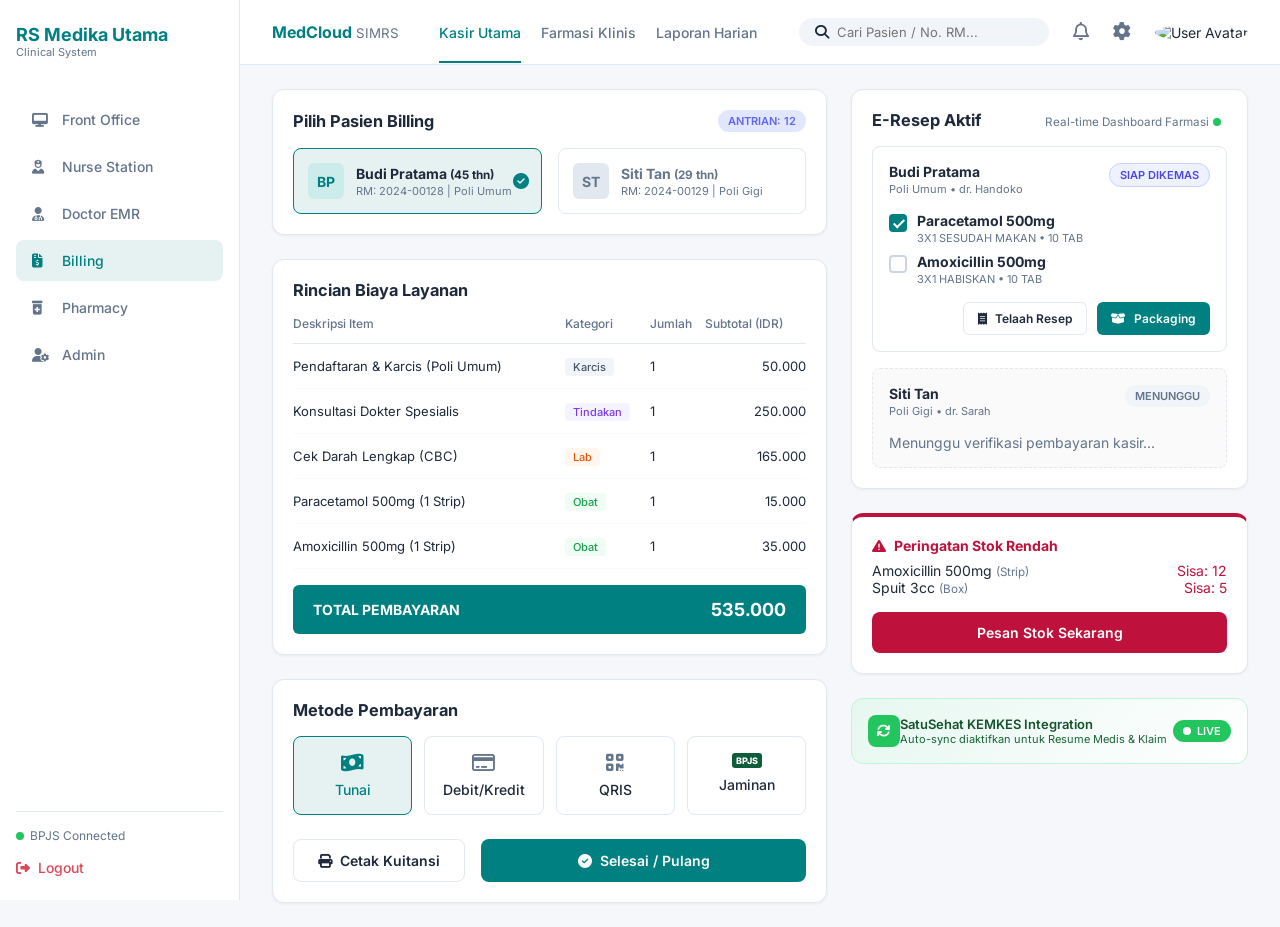
==== billing/index.html @ 8cf60a06 "abc" ====
<!DOCTYPE html>
<html lang="id">
<head>
    <meta charset="UTF-8">
    <meta name="viewport" content="width=device-width, initial-scale=1.0">
    <title>MedCloud SIMRS - Kasir & Farmasi</title>
    <link rel="stylesheet" href="style.css">
    <!-- Font Awesome untuk Icon -->
    <link rel="stylesheet" href="https://cdnjs.cloudflare.com/ajax/libs/font-awesome/6.4.0/css/all.min.css">
</head>
<body>

    <div class="dashboard-container">
        
        <!-- SIDEBAR -->
        <aside class="sidebar">
            <div class="brand">
                <h2>RS Medika Utama</h2>
                <p>Clinical System</p>
            </div>
            <nav class="menu">
                <a href="../front-office/index.html" class="menu-item"><i class="fa-solid fa-desktop"></i> Front Office</a>
                <a href="../nurse-Station/index.html" class="menu-item"><i class="fa-solid fa-user-nurse"></i> Nurse Station</a>
                <a href="../doctor-emr/index.html" class="menu-item"><i class="fa-solid fa-user-doctor"></i> Doctor EMR</a>
                <a href="../billing/index.html" class="menu-item active"><i class="fa-solid fa-file-invoice-dollar"></i> Billing</a>
                <a href="../pharmacy/index.html" class="menu-item"><i class="fa-solid fa-prescription-bottle-medical"></i> Pharmacy</a>
                <a href="../admin/index.html" class="menu-item"><i class="fa-solid fa-user-gear"></i> Admin</a>
            </nav>
            <div class="sidebar-footer">
                <div class="status-connection"><span class="dot green"></span> BPJS Connected</div>
                <a href="#" class="logout-btn"><i class="fa-solid fa-right-from-bracket"></i> Logout</a>
            </div>
        </aside>

        <!-- MAIN CONTENT AREA -->
        <div class="main-content">
            
            <!-- TOP NAVBAR -->
            <header class="navbar">
                <div class="nav-left">
                    <span class="logo-text">MedCloud <small>SIMRS</small></span>
                    <nav class="top-nav-links">
                        <a href="#" class="active">Kasir Utama</a>
                        <a href="#">Farmasi Klinis</a>
                        <a href="#">Laporan Harian</a>
                    </nav>
                </div>
                <div class="nav-right">
                    <div class="search-bar">
                        <i class="fa-solid fa-magnifying-glass"></i>
                        <input type="text" placeholder="Cari Pasien / No. RM...">
                    </div>
                    <i class="fa-regular fa-bell icon-btn"></i>
                    <i class="fa-solid fa-gear icon-btn"></i>
                    <div class="user-profile">
                        <img src="https://via.placeholder.com/35" alt="User Avatar">
                    </div>
                </div>
            </header>

            <!-- DASHBOARD BODY CONTENT -->
            <div class="content-body">
                
                <!-- LEFT COLUMN: BILLING & PAYMENT -->
                <section class="billing-section">
                    
                    <!-- Pilih Pasien Card -->
                    <div class="card shadow-sm mb-4">
                        <div class="card-header d-flex justify-between align-center">
                            <h3>Pilih Pasien Billing</h3>
                            <span class="badge badge-purple">ANTRIAN: 12</span>
                        </div>
                        <div class="patient-cards-grid mt-3">
                            <div class="patient-card active">
                                <div class="avatar-text bp">BP</div>
                                <div class="patient-info">
                                    <h4>Budi Pratama <small>(45 thn)</small></h4>
                                    <p>RM: 2024-00128 | Poli Umum</p>
                                </div>
                                <i class="fa-solid fa-circle-check check-icon"></i>
                            </div>
                            <div class="patient-card text-muted">
                                <div class="avatar-text st">ST</div>
                                <div class="patient-info">
                                    <h4>Siti Tan <small>(29 thn)</small></h4>
                                    <p>RM: 2024-00129 | Poli Gigi</p>
                                </div>
                            </div>
                        </div>
                    </div>

                    <!-- Rincian Biaya Layanan Card -->
                    <div class="card shadow-sm mb-4">
                        <h3>Rincian Biaya Layanan</h3>
                        <table class="billing-table mt-3">
                            <thead>
                                <tr>
                                    <th>Deskripsi Item</th>
                                    <th>Kategori</th>
                                    <th>Jumlah</th>
                                    <th class="text-right">Subtotal (IDR)</th>
                                </tr>
                            </thead>
                            <tbody>
                                <tr>
                                    <td>Pendaftaran & Karcis (Poli Umum)</td>
                                    <td><span class="table-tag tag-gray">Karcis</span></td>
                                    <td>1</td>
                                    <td class="text-right">50.000</td>
                                </tr>
                                <tr>
                                    <td>Konsultasi Dokter Spesialis</td>
                                    <td><span class="table-tag tag-purple">Tindakan</span></td>
                                    <td>1</td>
                                    <td class="text-right">250.000</td>
                                </tr>
                                <tr>
                                    <td>Cek Darah Lengkap (CBC)</td>
                                    <td><span class="table-tag tag-orange">Lab</span></td>
                                    <td>1</td>
                                    <td class="text-right">165.000</td>
                                </tr>
                                <tr>
                                    <td>Paracetamol 500mg (1 Strip)</td>
                                    <td><span class="table-tag tag-green">Obat</span></td>
                                    <td>1</td>
                                    <td class="text-right">15.000</td>
                                </tr>
                                <tr>
                                    <td>Amoxicillin 500mg (1 Strip)</td>
                                    <td><span class="table-tag tag-green">Obat</span></td>
                                    <td>1</td>
                                    <td class="text-right">35.000</td>
                                </tr>
                            </tbody>
                        </table>
                        <div class="total-banner mt-3">
                            <span>TOTAL PEMBAYARAN</span>
                            <span class="total-amount">535.000</span>
                        </div>
                    </div>

                    <!-- Metode Pembayaran Card -->
                    <div class="card shadow-sm">
                        <h3>Metode Pembayaran</h3>
                        <div class="payment-methods-grid mt-3">
                            <div class="method-card active" data-method="tunai">
                                <i class="fa-solid fa-money-bill-wave"></i>
                                <span>Tunai</span>
                            </div>
                            <div class="method-card" data-method="card">
                                <i class="fa-regular fa-credit-card"></i>
                                <span>Debit/Kredit</span>
                            </div>
                            <div class="method-card" data-method="qris">
                                <i class="fa-solid fa-qrcode"></i>
                                <span>QRIS</span>
                            </div>
                            <div class="method-card" data-method="jaminan">
                                <span class="bpjs-logo-text">BPJS</span>
                                <span>Jaminan</span>
                            </div>
                        </div>
                        <div class="action-buttons-container mt-4">
                            <button class="btn btn-outline"><i class="fa-solid fa-print"></i> Cetak Kuitansi</button>
                            <button class="btn btn-primary"><i class="fa-solid fa-circle-check"></i> Selesai / Pulang</button>
                        </div>
                    </div>

                </section>

                <!-- RIGHT COLUMN: E-RESEP & PHARMACY METRICS -->
                <section class="pharmacy-section">
                    
                    <!-- E-Resep Aktif Card -->
                    <div class="card shadow-sm mb-4">
                        <div class="card-header d-flex justify-between align-center">
                            <h3>E-Resep Aktif</h3>
                            <div class="realtime-indicator">
                                <small class="text-muted">Real-time Dashboard Farmasi</small>
                                <span class="dot green animated"></span>
                            </div>
                        </div>

                        <!-- Sub-card Resep 1 (Budi Pratama) -->
                        <div class="prescription-box mt-3">
                            <div class="d-flex justify-between align-start">
                                <div>
                                    <h4 class="m-0">Budi Pratama</h4>
                                    <p class="subtext">Poli Umum • dr. Handoko</p>
                                </div>
                                <span class="badge badge-purple-light">SIAP DIKEMAS</span>
                            </div>
                            <div class="medicine-item list mt-3">
                                <label class="checkbox-container">
                                    <input type="checkbox" checked>
                                    <span class="checkmark"></span>
                                    <div class="med-details">
                                        <strong>Paracetamol 500mg</strong>
                                        <p class="subtext">3X1 SESUDAH MAKAN • 10 TAB</p>
                                    </div>
                                </label>
                                <label class="checkbox-container mt-2">
                                    <input type="checkbox">
                                    <span class="checkmark"></span>
                                    <div class="med-details">
                                        <strong>Amoxicillin 500mg</strong>
                                        <p class="subtext">3X1 HABISKAN • 10 TAB</p>
                                    </div>
                                </label>
                            </div>
                            <div class="prescription-actions mt-3">
                                <button class="btn btn-sm btn-outline-dark"><i class="fa-solid fa-receipt"></i> Telaah Resep</button>
                                <button class="btn btn-sm btn-teal"><i class="fa-solid fa-box-open"></i> Packaging</button>
                            </div>
                        </div>

                        <!-- Sub-card Resep 2 (Siti Tan) -->
                        <div class="prescription-box mt-3 border-dashed text-center p-4">
                            <div class="d-flex justify-between align-start text-left">
                                <div>
                                    <h4 class="m-0">Siti Tan</h4>
                                    <p class="subtext">Poli Gigi • dr. Sarah</p>
                                </div>
                                <span class="badge badge-gray">MENUNGGU</span>
                            </div>
                            <p class="text-muted mt-3 italic fs-sm">Menunggu verifikasi pembayaran kasir...</p>
                        </div>
                    </div>

                    <!-- Peringatan Stok Rendah Card -->
                    <div class="card shadow-sm alert-card mb-4">
                        <div class="alert-header">
                            <i class="fa-solid fa-triangle-exclamation"></i>
                            <h3>Peringatan Stok Rendah</h3>
                        </div>
                        <div class="alert-content mt-2">
                            <div class="d-flex justify-between">
                                <span>Amoxicillin 500mg <small class="text-muted">(Strip)</small></span>
                                <span class="stock-status text-danger">Sisa: 12</span>
                            </div>
                            <div class="d-flex justify-between mt-1">
                                <span>Spuit 3cc <small class="text-muted">(Box)</small></span>
                                <span class="stock-status text-danger">Sisa: 5</span>
                            </div>
                        </div>
                        <button class="btn btn-danger btn-block mt-3">Pesan Stok Sekarang</button>
                    </div>

                    <!-- SatuSehat KEMKES Integration Banner -->
                    <div class="satusehat-banner">
                        <div class="d-flex align-center gap-3">
                            <div class="sync-icon"><i class="fa-solid fa-arrows-rotate"></i></div>
                            <div>
                                <h4>SatuSehat KEMKES Integration</h4>
                                <p>Auto-sync diaktifkan untuk Resume Medis & Klaim</p>
                            </div>
                        </div>
                        <span class="badge badge-live"><span class="dot white"></span> LIVE</span>
                    </div>

                </section>

            </div>
        </div>
    </div>

    <script src="index.js"></script>
</body>
</html>
---- billing/style.css ----
/* Import Google Font Inter */
@import url('https://fonts.googleapis.com/css2?family=Inter:wght@400;500;600;700&display=swap');

:root {
    --bg-primary: #f5f7fb;
    --sidebar-bg: #ffffff;
    --text-main: #1e293b;
    --text-muted: #64748b;
    --teal-primary: #008080;
    --teal-dark: #006666;
    --teal-light: #e6f2f2;
    --purple: #6366f1;
    --purple-light: #e0e7ff;
    --danger: #be123c;
    --danger-light: #ffe4e6;
    --border-color: #e2e8f0;
}

* {
    box-sizing: border-box;
    margin: 0;
    padding: 0;
    font-family: 'Inter', sans-serif;
}

body {
    background-color: var(--bg-primary);
    color: var(--text-main);
    overflow-x: hidden;
    font-size: 14px;
}

/* DASHBOARD LAYOUT */
.dashboard-container {
    display: flex;
    min-height: 100vh;
}

/* SIDEBAR STYLES */
.sidebar {
    width: 240px;
    background-color: var(--sidebar-bg);
    border-right: 1px solid var(--border-color);
    display: flex;
    flex-direction: column;
    padding: 24px 16px;
    position: fixed;
    height: 100vh;
}

.brand h2 {
    color: var(--teal-primary);
    font-size: 18px;
    font-weight: 700;
}

.brand p {
    font-size: 11px;
    color: var(--text-muted);
}

.menu {
    margin-top: 40px;
    flex-grow: 1;
}

.menu-item {
    display: flex;
    align-items: center;
    padding: 12px 16px;
    color: var(--text-muted);
    text-decoration: none;
    border-radius: 8px;
    margin-bottom: 6px;
    font-weight: 500;
    transition: all 0.2s;
}

.menu-item i {
    margin-right: 12px;
    width: 18px;
}

.menu-item:hover, .menu-item.active {
    background-color: var(--teal-light);
    color: var(--teal-primary);
}

.sidebar-footer {
    border-top: 1px solid var(--border-color);
    padding-top: 16px;
}

.status-connection {
    display: flex;
    align-items: center;
    font-size: 12px;
    color: var(--text-muted);
    margin-bottom: 16px;
}

.logout-btn {
    color: #df4759;
    text-decoration: none;
    font-weight: 500;
    display: flex;
    align-items: center;
    gap: 8px;
}

/* MAIN CONTENT CONTAINER */
.main-content {
    margin-left: 240px;
    flex-grow: 1;
    display: flex;
    flex-direction: column;
}

/* NAVBAR */
.navbar {
    background-color: #ffffff;
    border-bottom: 1px solid var(--border-color);
    height: 65px;
    display: flex;
    align-items: center;
    justify-content: space-between;
    padding: 0 32px;
    position: sticky;
    top: 0;
    z-index: 100;
}

.nav-left, .nav-right {
    display: flex;
    align-items: center;
    gap: 24px;
}

.logo-text {
    font-weight: 700;
    color: var(--teal-primary);
    font-size: 16px;
}

.logo-text small {
    font-weight: 400;
    color: var(--text-muted);
}

.top-nav-links a {
    text-decoration: none;
    color: var(--text-muted);
    margin-left: 16px;
    font-weight: 500;
    padding-bottom: 20px;
}

.top-nav-links a.active {
    color: var(--teal-primary);
    border-bottom: 2px solid var(--teal-primary);
}

.search-bar {
    background-color: #f1f5f9;
    border-radius: 20px;
    padding: 6px 16px;
    display: flex;
    align-items: center;
    gap: 8px;
    width: 250px;
}

.search-bar input {
    background: none;
    border: none;
    outline: none;
    width: 100%;
    font-size: 13px;
}

.icon-btn {
    color: var(--text-muted);
    font-size: 18px;
    cursor: pointer;
}

.user-profile img {
    border-radius: 50%;
    object-fit: cover;
}

/* CORE BODY & GRID SYSTEM */
.content-body {
    padding: 24px 32px;
    display: grid;
    grid-template-columns: 1.4fr 1fr;
    gap: 24px;
}

/* UNIVERSAL UTILITIES */
.card {
    background-color: #ffffff;
    border-radius: 12px;
    padding: 20px;
    border: 1px solid var(--border-color);
}

.shadow-sm { box-shadow: 0 1px 3px rgba(0,0,0,0.05); }
.mb-4 { margin-bottom: 24px; }
.mt-2 { margin-top: 8px; }
.mt-3 { margin-top: 16px; }
.mt-4 { margin-top: 24px; }
.d-flex { display: flex; }
.justify-between { justify-content: space-between; }
.align-center { align-items: center; }
.align-start { align-items: flex-start; }
.text-right { text-align: right; }
.text-muted { color: var(--text-muted); }
.text-danger { color: var(--danger); }
.bold { font-weight: 600; }

.dot {
    height: 8px;
    width: 8px;
    border-radius: 50%;
    display: inline-block;
    margin-right: 6px;
}
.dot.green { background-color: #22c55e; }
.dot.white { background-color: #ffffff; }

.badge {
    padding: 4px 10px;
    border-radius: 20px;
    font-size: 11px;
    font-weight: 600;
}
.badge-purple { background-color: var(--purple-light); color: var(--purple); }
.badge-purple-light { background-color: #eef2ff; color: #4f46e5; border: 1px solid #c7d2fe; }
.badge-gray { background-color: #f1f5f9; color: var(--text-muted); }
.badge-live { background-color: #22c55e; color: white; display: flex; align-items: center; }

/* PATIENT CARD GRID */
.patient-cards-grid {
    display: grid;
    grid-template-columns: 1fr 1fr;
    gap: 16px;
}

.patient-card {
    border: 1px solid var(--border-color);
    border-radius: 8px;
    padding: 14px;
    display: flex;
    align-items: center;
    position: relative;
    cursor: pointer;
}

.patient-card.active {
    border-color: var(--teal-primary);
    background-color: var(--teal-light);
}

.avatar-text {
    width: 36px;
    height: 36px;
    border-radius: 6px;
    display: flex;
    align-items: center;
    justify-content: center;
    font-weight: 700;
    margin-right: 12px;
}
.avatar-text.bp { background-color: #ccebeb; color: var(--teal-primary); }
.avatar-text.st { background-color: #e2e8f0; color: var(--text-muted); }

.patient-info h4 { font-size: 14px; margin-bottom: 2px; }
.patient-info p { font-size: 11px; color: var(--text-muted); }

.check-icon {
    position: absolute;
    right: 12px;
    color: var(--teal-primary);
    font-size: 16px;
}

/* BILLING TABLE STYLES */
.billing-table {
    width: 100%;
    border-collapse: collapse;
}

.billing-table th {
    text-align: left;
    color: var(--text-muted);
    font-weight: 500;
    font-size: 12px;
    padding-bottom: 12px;
    border-bottom: 1px solid var(--border-color);
}

.billing-table td {
    padding: 14px 0;
    font-size: 13px;
    border-bottom: 1px solid #f8fafc;
}

.table-tag {
    padding: 2px 8px;
    border-radius: 4px;
    font-size: 11px;
    font-weight: 500;
}
.tag-gray { background-color: #f1f5f9; color: #475569; }
.tag-purple { background-color: #f5f3ff; color: #7c3aed; }
.tag-orange { background-color: #fff7ed; color: #ea580c; }
.tag-green { background-color: #f0fdf4; color: #16a34a; }

.total-banner {
    background-color: var(--teal-primary);
    color: #ffffff;
    border-radius: 6px;
    padding: 14px 20px;
    display: flex;
    justify-content: space-between;
    align-items: center;
    font-weight: 700;
}

.total-amount { font-size: 18px; }

/* PAYMENT METHODS INTERFACE */
.payment-methods-grid {
    display: grid;
    grid-template-columns: repeat(4, 1fr);
    gap: 12px;
}

.method-card {
    border: 1px solid var(--border-color);
    border-radius: 8px;
    padding: 16px 8px;
    display: flex;
    flex-direction: column;
    align-items: center;
    gap: 8px;
    cursor: pointer;
    font-weight: 500;
}

.method-card i { font-size: 20px; color: var(--text-muted); }

.method-card.active {
    border-color: var(--teal-primary);
    background-color: var(--teal-light);
    color: var(--teal-primary);
}
.method-card.active i { color: var(--teal-primary); }

.bpjs-logo-text {
    background-color: #0d5c3a;
    color: white;
    font-size: 9px;
    padding: 2px 4px;
    border-radius: 3px;
    font-weight: 800;
}

/* GLOBAL COMPONENT ACTION BUTTONS */
.action-buttons-container {
    display: flex;
    gap: 16px;
}

.btn {
    padding: 12px 24px;
    border-radius: 8px;
    font-weight: 600;
    cursor: pointer;
    border: none;
    display: flex;
    align-items: center;
    justify-content: center;
    gap: 8px;
    font-size: 14px;
    transition: background 0.2s;
}

.btn-block { width: 100%; }

.btn-primary {
    background-color: var(--teal-primary);
    color: white;
    flex-grow: 1;
}
.btn-primary:hover { background-color: var(--teal-dark); }

.btn-outline {
    background: none;
    border: 1px solid var(--border-color);
    color: var(--text-main);
}
.btn-outline:hover { background-color: #f8fafc; }

.btn-sm { padding: 8px 14px; font-size: 12px; border-radius: 6px; }
.btn-outline-dark { background: white; border: 1px solid var(--border-color); color: var(--text-main); }
.btn-teal { background-color: var(--teal-primary); color: white; }
.btn-danger { background-color: var(--danger); color: white; }

/* PHARMACY SPECIFIC STYLES */
.prescription-box {
    border: 1px solid var(--border-color);
    border-radius: 8px;
    padding: 16px;
    background-color: #ffffff;
}

.border-dashed { border-style: dashed; background-color: #fafafa; }
.prescription-actions { display: flex; gap: 10px; justify-content: flex-end; }
.subtext { font-size: 11px; color: var(--text-muted); margin-top: 2px;}

/* CUSTOM CHECKBOX */
.checkbox-container {
    display: flex;
    align-items: flex-start;
    position: relative;
    padding-left: 28px;
    cursor: pointer;
    user-select: none;
}

.checkbox-container input {
    position: absolute;
    opacity: 0;
    cursor: pointer;
    height: 0;
    width: 0;
}

.checkmark {
    position: absolute;
    top: 2px;
    left: 0;
    height: 18px;
    width: 18px;
    background-color: #fff;
    border: 2px solid #cbd5e1;
    border-radius: 4px;
}

.checkbox-container input:checked ~ .checkmark {
    background-color: var(--teal-primary);
    border-color: var(--teal-primary);
}

.checkmark:after {
    content: "";
    position: absolute;
    display: none;
}

.checkbox-container input:checked ~ .checkmark:after { display: block; }

.checkbox-container .checkmark:after {
    left: 5px;
    top: 1px;
    width: 4px;
    height: 9px;
    border: solid white;
    border-width: 0 2px 2px 0;
    transform: rotate(45deg);
}

/* ALERT AND KEMKES INTEGRATION COMPONENT */
.alert-card { border-top: 4px solid var(--danger); }
.alert-header { display: flex; align-items: center; gap: 8px; color: var(--danger); }
.alert-header h3 { font-size: 14px; }

.satusehat-banner {
    background: linear-gradient(135deg, #e6f7f0 0%, #ffffff 100%);
    border: 1px solid #bbf7d0;
    border-radius: 12px;
    padding: 16px;
    display: flex;
    justify-content: space-between;
    align-items: center;
}

.sync-icon {
    background-color: #22c55e;
    color: white;
    width: 32px;
    height: 32px;
    border-radius: 8px;
    display: flex;
    align-items: center;
    justify-content: center;
}

.satusehat-banner h4 { font-size: 13px; font-weight: 600; color: #14532d; }
.satusehat-banner p { font-size: 11px; color: #166534; }
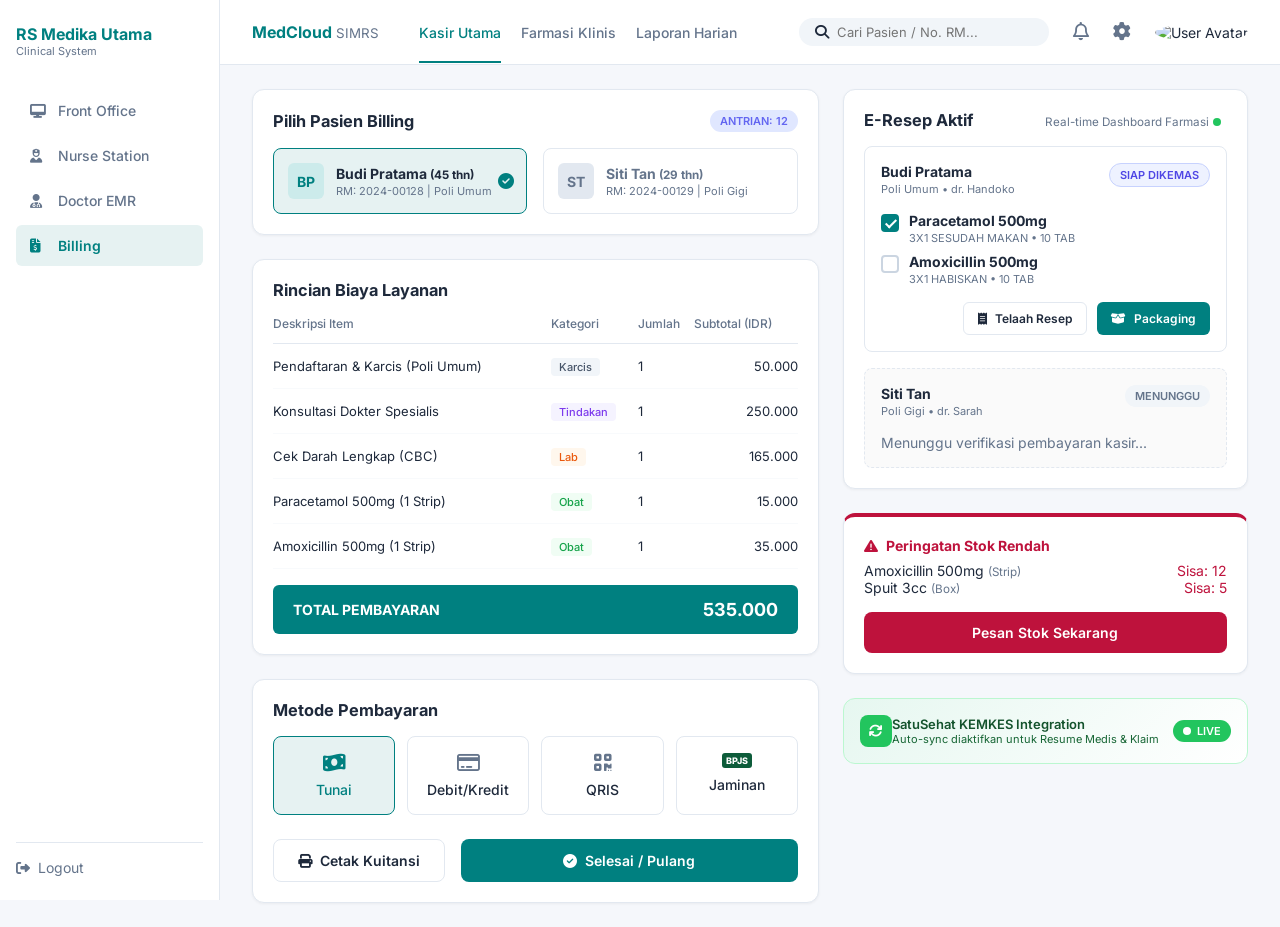
==== commit 0a4cc0a0: "membenarkan sidebar" ====
--- a/billing/index.html
+++ b/billing/index.html
@@ -14,21 +14,18 @@
         
         <!-- SIDEBAR -->
         <aside class="sidebar">
-            <div class="brand">
+            <div class="sidebar-brand">
                 <h2>RS Medika Utama</h2>
                 <p>Clinical System</p>
             </div>
-            <nav class="menu">
-                <a href="../front-office/index.html" class="menu-item"><i class="fa-solid fa-desktop"></i> Front Office</a>
-                <a href="../nurse-Station/index.html" class="menu-item"><i class="fa-solid fa-user-nurse"></i> Nurse Station</a>
-                <a href="../doctor-emr/index.html" class="menu-item"><i class="fa-solid fa-user-doctor"></i> Doctor EMR</a>
-                <a href="../billing/index.html" class="menu-item active"><i class="fa-solid fa-file-invoice-dollar"></i> Billing</a>
-                <a href="../pharmacy/index.html" class="menu-item"><i class="fa-solid fa-prescription-bottle-medical"></i> Pharmacy</a>
-                <a href="../admin/index.html" class="menu-item"><i class="fa-solid fa-user-gear"></i> Admin</a>
+            <nav class="sidebar-nav">
+                <a href="../front-office/index.html" class="nav-item"><i class="fa-solid fa-desktop"></i> Front Office</a>
+                <a href="../Nurse_Station/index.html" class="nav-item"><i class="fa-solid fa-user-nurse"></i> Nurse Station</a>
+                <a href="../doctor-emr/index.html" class="nav-item"><i class="fa-solid fa-user-doctor"></i> Doctor EMR</a>
+                <a href="../billing/index.html" class="nav-item active"><i class="fa-solid fa-file-invoice-dollar"></i> Billing</a>
             </nav>
             <div class="sidebar-footer">
-                <div class="status-connection"><span class="dot green"></span> BPJS Connected</div>
-                <a href="#" class="logout-btn"><i class="fa-solid fa-right-from-bracket"></i> Logout</a>
+                <a href="../login/index.html" class="logout-link"><i class="fa-solid fa-right-from-bracket"></i> Logout</a>
             </div>
         </aside>
 
--- a/billing/style.css
+++ b/billing/style.css
@@ -38,7 +38,7 @@
 
 /* SIDEBAR STYLES */
 .sidebar {
-    width: 240px;
+    width: 220px;
     background-color: var(--sidebar-bg);
     border-right: 1px solid var(--border-color);
     display: flex;
@@ -46,44 +46,45 @@
     padding: 24px 16px;
     position: fixed;
     height: 100vh;
-}
-
-.brand h2 {
-    color: var(--teal-primary);
-    font-size: 18px;
+    z-index: 10;
+}
+
+.sidebar-brand h2 {
+    color: var(--teal-primary);
+    font-size: 16px;
     font-weight: 700;
 }
 
-.brand p {
+.sidebar-brand p {
     font-size: 11px;
     color: var(--text-muted);
 }
 
-.menu {
-    margin-top: 40px;
+.sidebar-nav {
+    margin-top: 32px;
     flex-grow: 1;
 }
 
-.menu-item {
-    display: flex;
-    align-items: center;
-    padding: 12px 16px;
+.nav-item {
+    display: flex;
+    align-items: center;
+    padding: 12px 14px;
     color: var(--text-muted);
     text-decoration: none;
-    border-radius: 8px;
-    margin-bottom: 6px;
+    border-radius: 6px;
+    margin-bottom: 4px;
     font-weight: 500;
-    transition: all 0.2s;
-}
-
-.menu-item i {
+}
+
+.nav-item i {
     margin-right: 12px;
-    width: 18px;
-}
-
-.menu-item:hover, .menu-item.active {
+    width: 16px;
+}
+
+.nav-item:hover, .nav-item.active {
     background-color: var(--teal-light);
     color: var(--teal-primary);
+    font-weight: 600;
 }
 
 .sidebar-footer {
@@ -91,18 +92,9 @@
     padding-top: 16px;
 }
 
-.status-connection {
-    display: flex;
-    align-items: center;
-    font-size: 12px;
-    color: var(--text-muted);
-    margin-bottom: 16px;
-}
-
-.logout-btn {
-    color: #df4759;
+.logout-link {
+    color: var(--text-muted);
     text-decoration: none;
-    font-weight: 500;
     display: flex;
     align-items: center;
     gap: 8px;
@@ -110,7 +102,7 @@
 
 /* MAIN CONTENT CONTAINER */
 .main-content {
-    margin-left: 240px;
+    margin-left: 220px;
     flex-grow: 1;
     display: flex;
     flex-direction: column;
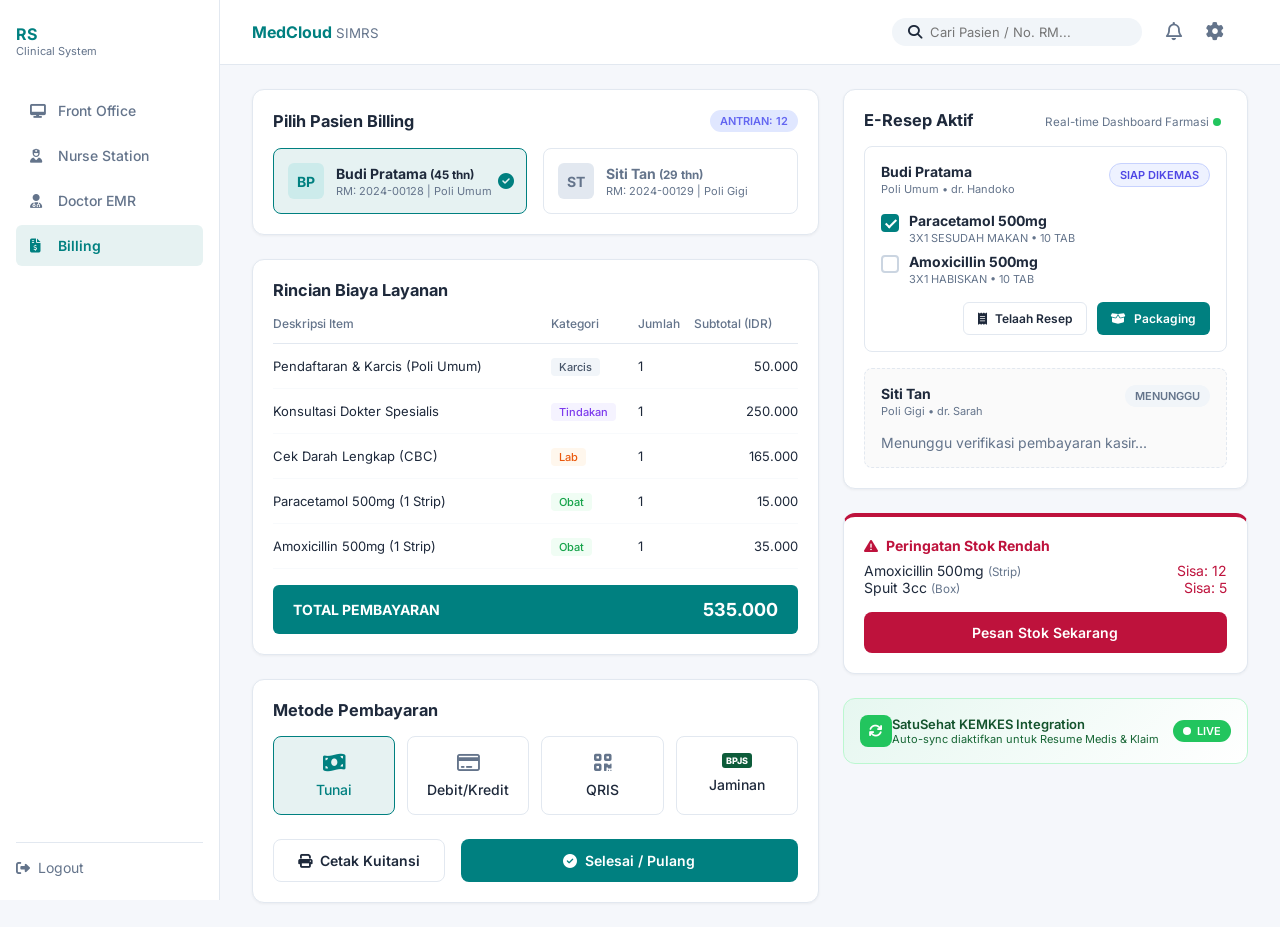
==== commit ca034c2f: "membuat data dummy di bagian front office" ====
--- a/billing/index.html
+++ b/billing/index.html
@@ -15,7 +15,7 @@
         <!-- SIDEBAR -->
         <aside class="sidebar">
             <div class="sidebar-brand">
-                <h2>RS Medika Utama</h2>
+                <h2>RS</h2>
                 <p>Clinical System</p>
             </div>
             <nav class="sidebar-nav">
@@ -37,9 +37,9 @@
                 <div class="nav-left">
                     <span class="logo-text">MedCloud <small>SIMRS</small></span>
                     <nav class="top-nav-links">
-                        <a href="#" class="active">Kasir Utama</a>
-                        <a href="#">Farmasi Klinis</a>
-                        <a href="#">Laporan Harian</a>
+                        <!-- <a href="#" class="active">Kasir Utama</a> -->
+                        <!-- <a href="#">Farmasi Klinis</a>
+                        <a href="#">Laporan Harian</a> -->
                     </nav>
                 </div>
                 <div class="nav-right">
@@ -50,7 +50,7 @@
                     <i class="fa-regular fa-bell icon-btn"></i>
                     <i class="fa-solid fa-gear icon-btn"></i>
                     <div class="user-profile">
-                        <img src="https://via.placeholder.com/35" alt="User Avatar">
+                        <!-- <img src="https://via.placeholder.com/35" alt="User Avatar"> -->
                     </div>
                 </div>
             </header>
